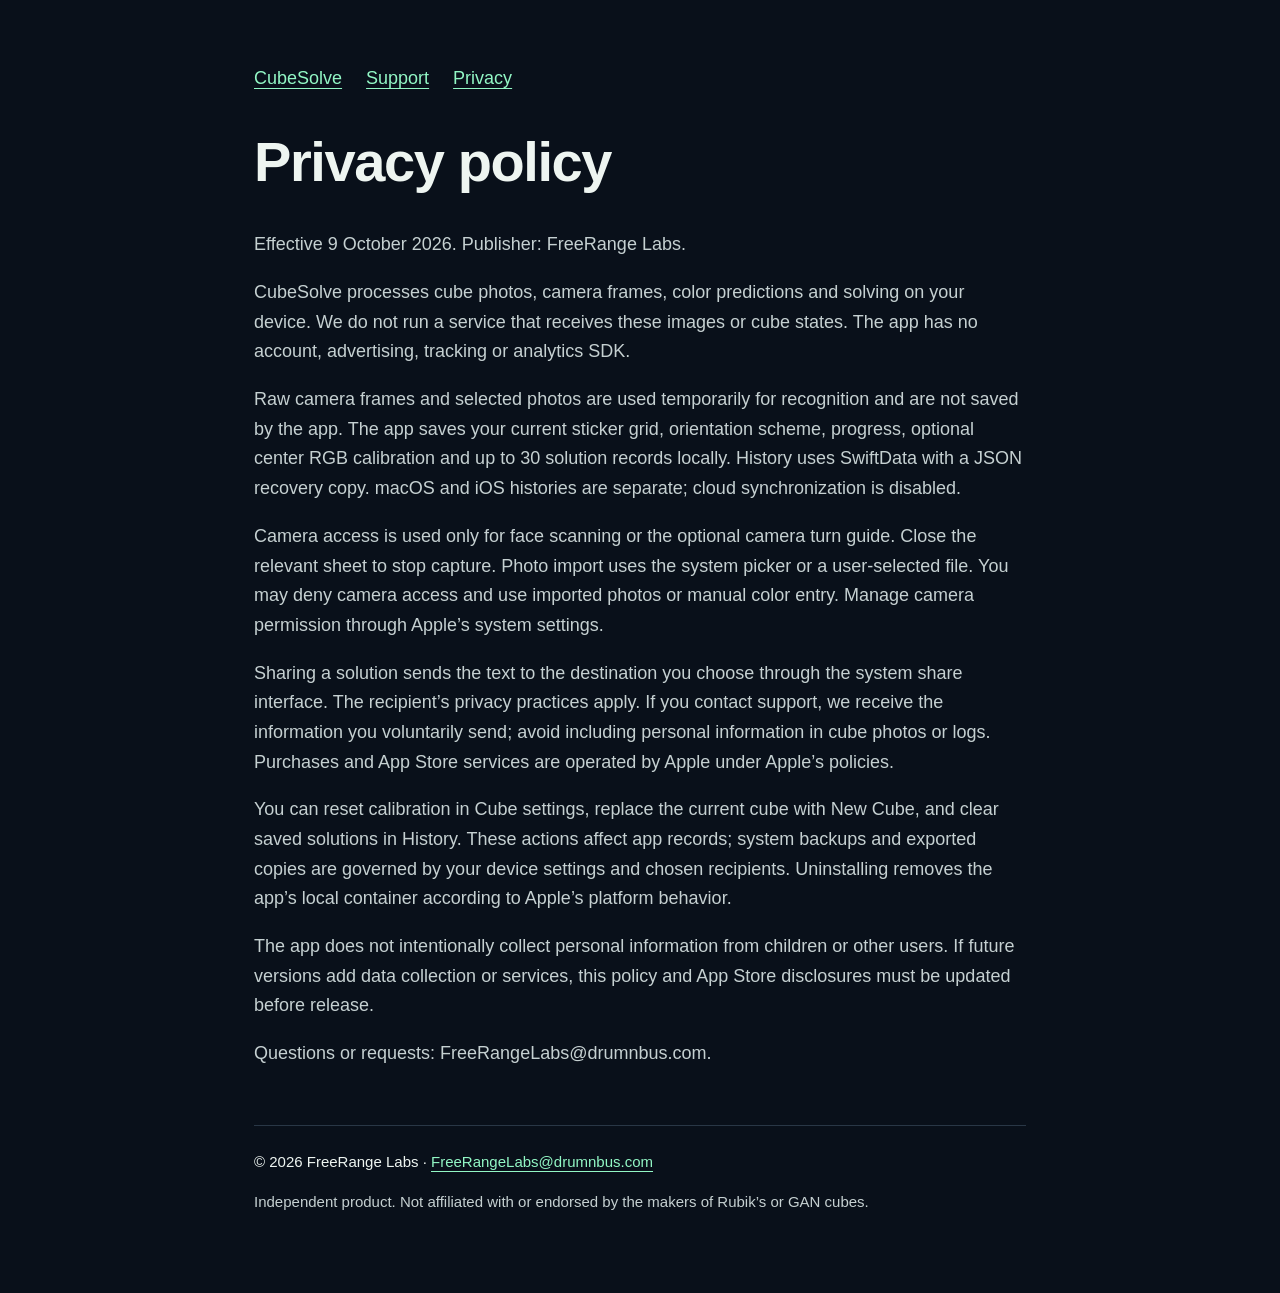
==== privacy.html @ 3f97f559 "Publish CubeSolve support and privacy webpages" ====
<!doctype html><html lang="en"><head><meta charset="utf-8"><meta name="viewport" content="width=device-width,initial-scale=1"><title>Privacy policy · FreeRange Labs</title><link rel="stylesheet" href="style.css"><meta name="description" content="CubeSolve by FreeRange Labs: on-device 3×3 cube guidance, support and privacy."></head><body><main><nav aria-label="Main"><a href="index.html">CubeSolve</a><a href="support.html">Support</a><a href="privacy.html">Privacy</a></nav><h1>Privacy policy</h1><p>Effective 9 October 2026. Publisher: FreeRange Labs.</p><p>CubeSolve processes cube photos, camera frames, color predictions and solving on your device. We do not run a service that receives these images or cube states. The app has no account, advertising, tracking or analytics SDK.</p><p>Raw camera frames and selected photos are used temporarily for recognition and are not saved by the app. The app saves your current sticker grid, orientation scheme, progress, optional center RGB calibration and up to 30 solution records locally. History uses SwiftData with a JSON recovery copy. macOS and iOS histories are separate; cloud synchronization is disabled.</p><p>Camera access is used only for face scanning or the optional camera turn guide. Close the relevant sheet to stop capture. Photo import uses the system picker or a user-selected file. You may deny camera access and use imported photos or manual color entry. Manage camera permission through Apple’s system settings.</p><p>Sharing a solution sends the text to the destination you choose through the system share interface. The recipient’s privacy practices apply. If you contact support, we receive the information you voluntarily send; avoid including personal information in cube photos or logs. Purchases and App Store services are operated by Apple under Apple’s policies.</p><p>You can reset calibration in Cube settings, replace the current cube with New Cube, and clear saved solutions in History. These actions affect app records; system backups and exported copies are governed by your device settings and chosen recipients. Uninstalling removes the app’s local container according to Apple’s platform behavior.</p><p>The app does not intentionally collect personal information from children or other users. If future versions add data collection or services, this policy and App Store disclosures must be updated before release.</p><p>Questions or requests: FreeRangeLabs@drumnbus.com.</p><footer>© 2026 FreeRange Labs · <a href="mailto:FreeRangeLabs@drumnbus.com">FreeRangeLabs@drumnbus.com</a><p>Independent product. Not affiliated with or endorsed by the makers of Rubik’s or GAN cubes.</p></footer></main></body></html>
---- style.css ----
*{box-sizing:border-box}body{margin:0;background:#09101a;color:#eef5f1;font:18px/1.65 -apple-system,BlinkMacSystemFont,"Segoe UI",sans-serif}main{max-width:820px;margin:0 auto;padding:64px 24px}nav{display:flex;gap:24px;flex-wrap:wrap}a{color:#92f7c5;text-underline-offset:4px}h1{font-size:clamp(36px,6vw,56px);line-height:1.1;letter-spacing:-.025em}h2{font-size:25px;margin-top:44px}p,li{color:#c5d0d1}footer{border-top:1px solid #293746;margin-top:56px;padding-top:24px;font-size:15px}a:focus-visible{outline:3px solid #92f7c5;outline-offset:6px}.eyebrow{font-size:16px;color:#92f7c5}
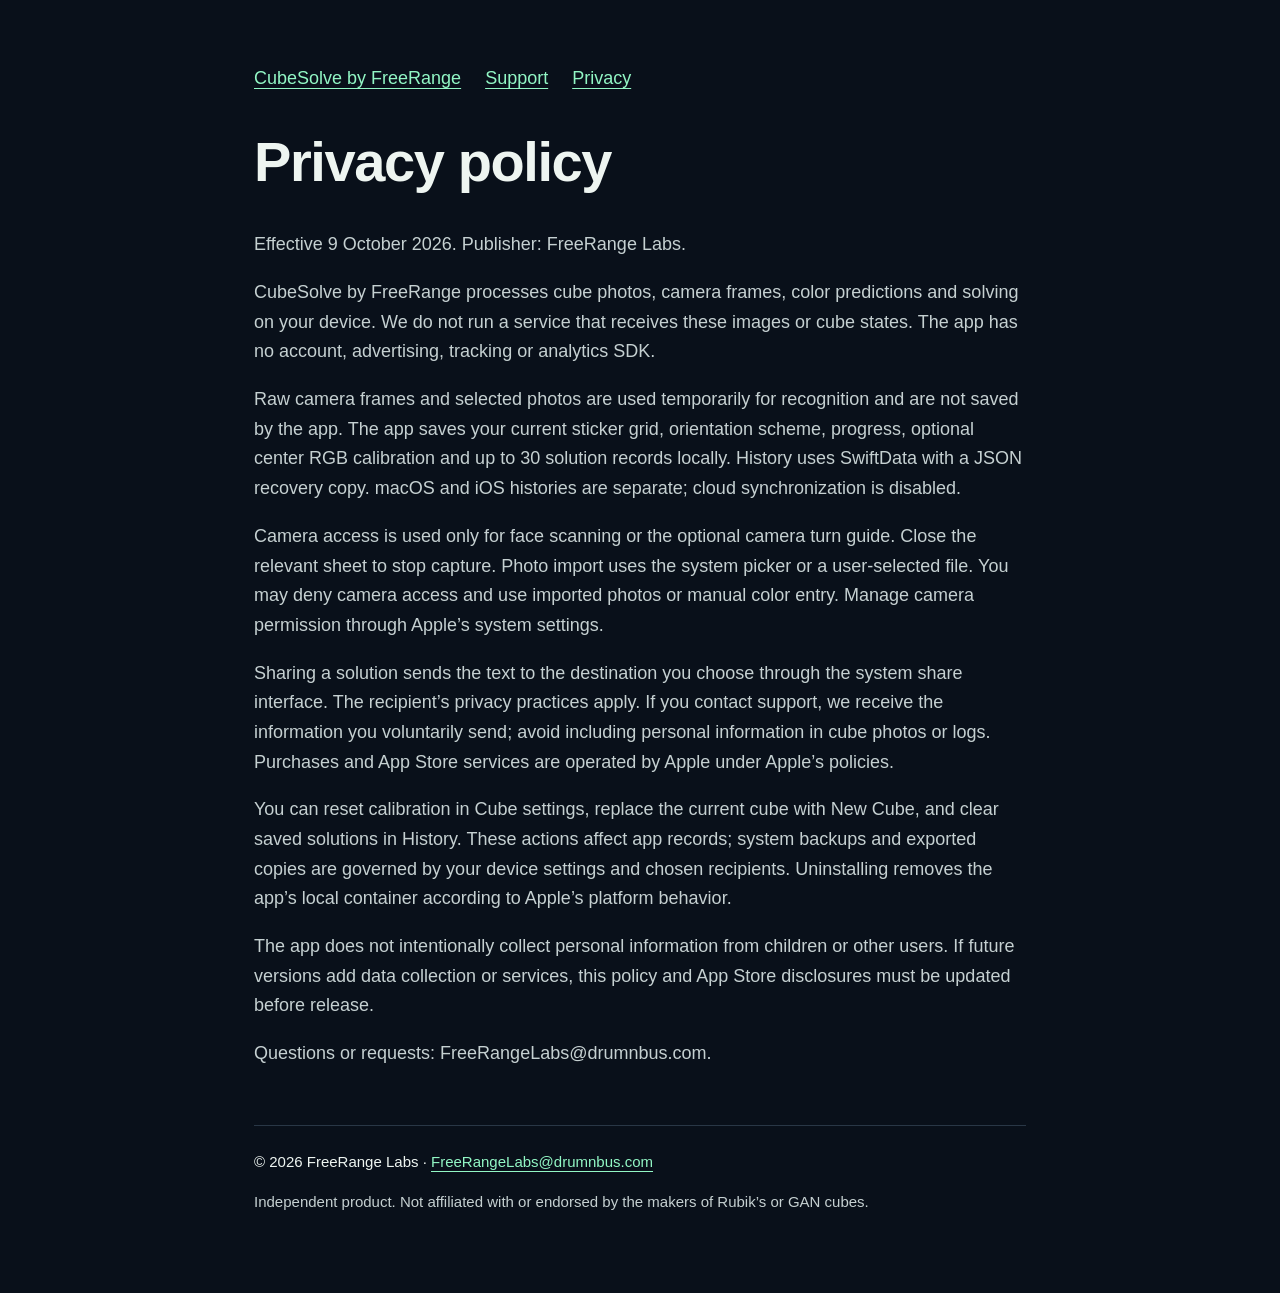
==== commit dcd15641: "Use CubeSolve by FreeRange consistently across public pages" ====
--- a/privacy.html
+++ b/privacy.html
@@ -1 +1 @@
-<!doctype html><html lang="en"><head><meta charset="utf-8"><meta name="viewport" content="width=device-width,initial-scale=1"><title>Privacy policy · FreeRange Labs</title><link rel="stylesheet" href="style.css"><meta name="description" content="CubeSolve by FreeRange Labs: on-device 3×3 cube guidance, support and privacy."></head><body><main><nav aria-label="Main"><a href="index.html">CubeSolve</a><a href="support.html">Support</a><a href="privacy.html">Privacy</a></nav><h1>Privacy policy</h1><p>Effective 9 October 2026. Publisher: FreeRange Labs.</p><p>CubeSolve processes cube photos, camera frames, color predictions and solving on your device. We do not run a service that receives these images or cube states. The app has no account, advertising, tracking or analytics SDK.</p><p>Raw camera frames and selected photos are used temporarily for recognition and are not saved by the app. The app saves your current sticker grid, orientation scheme, progress, optional center RGB calibration and up to 30 solution records locally. History uses SwiftData with a JSON recovery copy. macOS and iOS histories are separate; cloud synchronization is disabled.</p><p>Camera access is used only for face scanning or the optional camera turn guide. Close the relevant sheet to stop capture. Photo import uses the system picker or a user-selected file. You may deny camera access and use imported photos or manual color entry. Manage camera permission through Apple’s system settings.</p><p>Sharing a solution sends the text to the destination you choose through the system share interface. The recipient’s privacy practices apply. If you contact support, we receive the information you voluntarily send; avoid including personal information in cube photos or logs. Purchases and App Store services are operated by Apple under Apple’s policies.</p><p>You can reset calibration in Cube settings, replace the current cube with New Cube, and clear saved solutions in History. These actions affect app records; system backups and exported copies are governed by your device settings and chosen recipients. Uninstalling removes the app’s local container according to Apple’s platform behavior.</p><p>The app does not intentionally collect personal information from children or other users. If future versions add data collection or services, this policy and App Store disclosures must be updated before release.</p><p>Questions or requests: FreeRangeLabs@drumnbus.com.</p><footer>© 2026 FreeRange Labs · <a href="mailto:FreeRangeLabs@drumnbus.com">FreeRangeLabs@drumnbus.com</a><p>Independent product. Not affiliated with or endorsed by the makers of Rubik’s or GAN cubes.</p></footer></main></body></html>+<!doctype html><html lang="en"><head><meta charset="utf-8"><meta name="viewport" content="width=device-width,initial-scale=1"><title>Privacy policy · CubeSolve by FreeRange</title><link rel="stylesheet" href="style.css"><meta name="description" content="CubeSolve by FreeRange: on-device 3×3 cube guidance, support and privacy."></head><body><main><nav aria-label="Main"><a href="index.html">CubeSolve by FreeRange</a><a href="support.html">Support</a><a href="privacy.html">Privacy</a></nav><h1>Privacy policy</h1><p>Effective 9 October 2026. Publisher: FreeRange Labs.</p><p>CubeSolve by FreeRange processes cube photos, camera frames, color predictions and solving on your device. We do not run a service that receives these images or cube states. The app has no account, advertising, tracking or analytics SDK.</p><p>Raw camera frames and selected photos are used temporarily for recognition and are not saved by the app. The app saves your current sticker grid, orientation scheme, progress, optional center RGB calibration and up to 30 solution records locally. History uses SwiftData with a JSON recovery copy. macOS and iOS histories are separate; cloud synchronization is disabled.</p><p>Camera access is used only for face scanning or the optional camera turn guide. Close the relevant sheet to stop capture. Photo import uses the system picker or a user-selected file. You may deny camera access and use imported photos or manual color entry. Manage camera permission through Apple’s system settings.</p><p>Sharing a solution sends the text to the destination you choose through the system share interface. The recipient’s privacy practices apply. If you contact support, we receive the information you voluntarily send; avoid including personal information in cube photos or logs. Purchases and App Store services are operated by Apple under Apple’s policies.</p><p>You can reset calibration in Cube settings, replace the current cube with New Cube, and clear saved solutions in History. These actions affect app records; system backups and exported copies are governed by your device settings and chosen recipients. Uninstalling removes the app’s local container according to Apple’s platform behavior.</p><p>The app does not intentionally collect personal information from children or other users. If future versions add data collection or services, this policy and App Store disclosures must be updated before release.</p><p>Questions or requests: FreeRangeLabs@drumnbus.com.</p><footer>© 2026 FreeRange Labs · <a href="mailto:FreeRangeLabs@drumnbus.com">FreeRangeLabs@drumnbus.com</a><p>Independent product. Not affiliated with or endorsed by the makers of Rubik’s or GAN cubes.</p></footer></main></body></html>
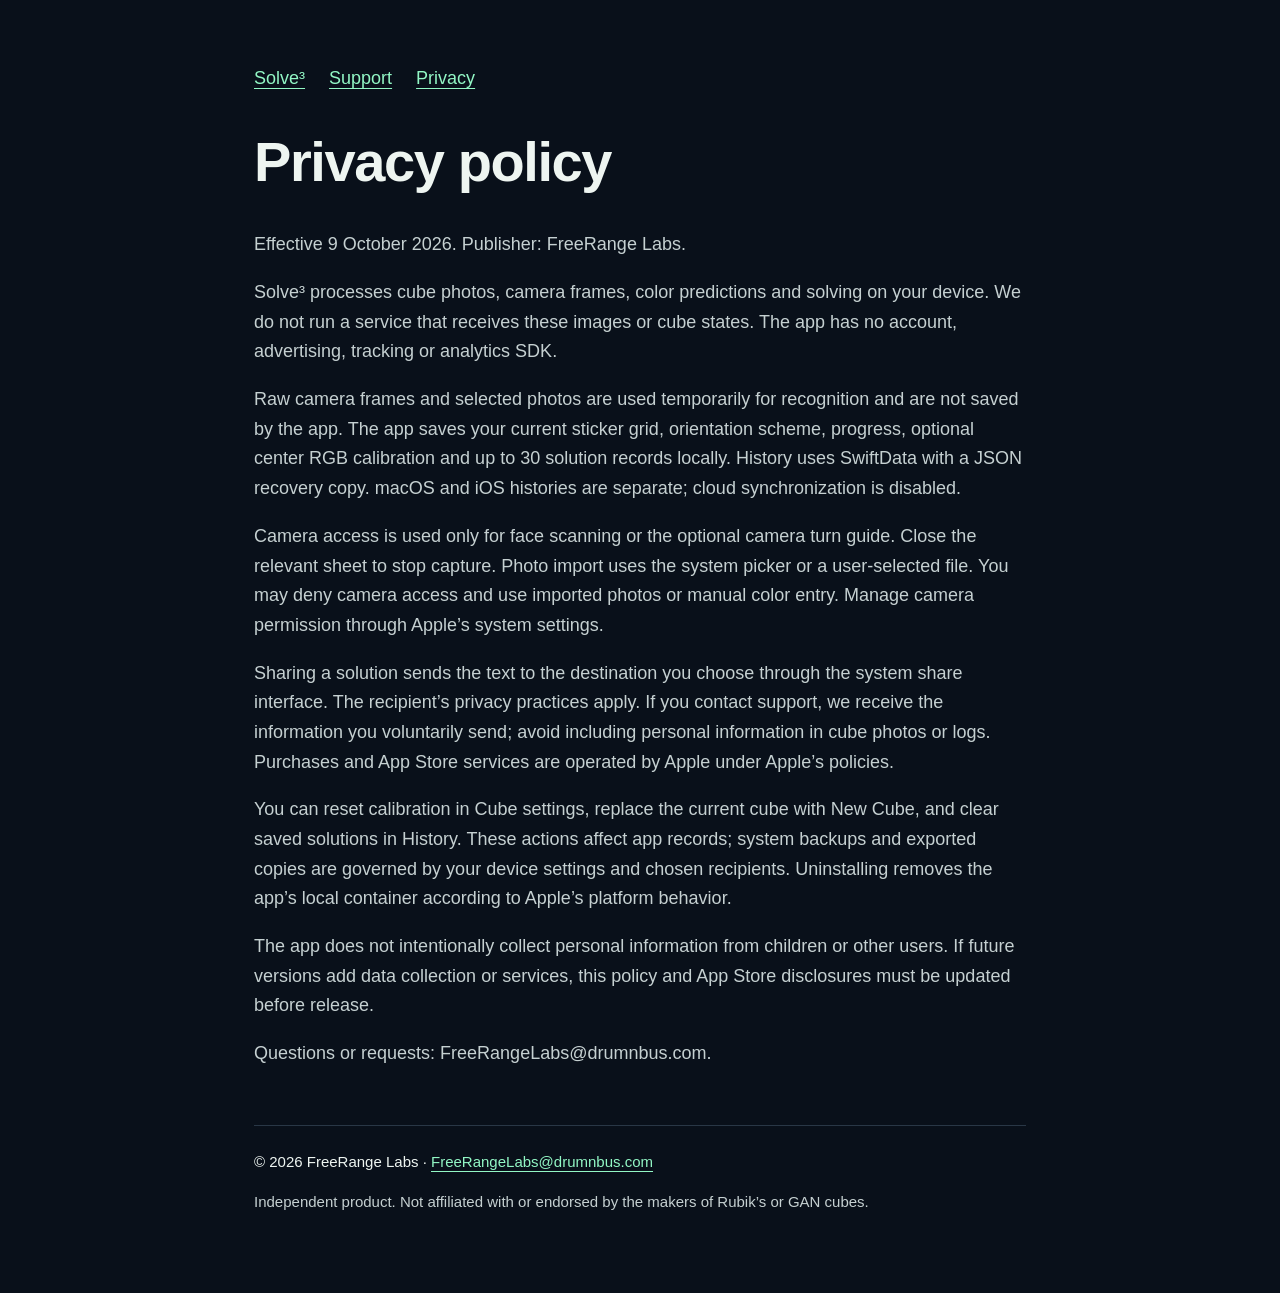
==== commit 03fe0bd5: "Rename public app branding to Solve³" ====
--- a/privacy.html
+++ b/privacy.html
@@ -1 +1 @@
-<!doctype html><html lang="en"><head><meta charset="utf-8"><meta name="viewport" content="width=device-width,initial-scale=1"><title>Privacy policy · CubeSolve by FreeRange</title><link rel="stylesheet" href="style.css"><meta name="description" content="CubeSolve by FreeRange: on-device 3×3 cube guidance, support and privacy."></head><body><main><nav aria-label="Main"><a href="index.html">CubeSolve by FreeRange</a><a href="support.html">Support</a><a href="privacy.html">Privacy</a></nav><h1>Privacy policy</h1><p>Effective 9 October 2026. Publisher: FreeRange Labs.</p><p>CubeSolve by FreeRange processes cube photos, camera frames, color predictions and solving on your device. We do not run a service that receives these images or cube states. The app has no account, advertising, tracking or analytics SDK.</p><p>Raw camera frames and selected photos are used temporarily for recognition and are not saved by the app. The app saves your current sticker grid, orientation scheme, progress, optional center RGB calibration and up to 30 solution records locally. History uses SwiftData with a JSON recovery copy. macOS and iOS histories are separate; cloud synchronization is disabled.</p><p>Camera access is used only for face scanning or the optional camera turn guide. Close the relevant sheet to stop capture. Photo import uses the system picker or a user-selected file. You may deny camera access and use imported photos or manual color entry. Manage camera permission through Apple’s system settings.</p><p>Sharing a solution sends the text to the destination you choose through the system share interface. The recipient’s privacy practices apply. If you contact support, we receive the information you voluntarily send; avoid including personal information in cube photos or logs. Purchases and App Store services are operated by Apple under Apple’s policies.</p><p>You can reset calibration in Cube settings, replace the current cube with New Cube, and clear saved solutions in History. These actions affect app records; system backups and exported copies are governed by your device settings and chosen recipients. Uninstalling removes the app’s local container according to Apple’s platform behavior.</p><p>The app does not intentionally collect personal information from children or other users. If future versions add data collection or services, this policy and App Store disclosures must be updated before release.</p><p>Questions or requests: FreeRangeLabs@drumnbus.com.</p><footer>© 2026 FreeRange Labs · <a href="mailto:FreeRangeLabs@drumnbus.com">FreeRangeLabs@drumnbus.com</a><p>Independent product. Not affiliated with or endorsed by the makers of Rubik’s or GAN cubes.</p></footer></main></body></html>+<!doctype html><html lang="en"><head><meta charset="utf-8"><meta name="viewport" content="width=device-width,initial-scale=1"><title>Privacy policy · Solve³</title><link rel="stylesheet" href="style.css"><meta name="description" content="Solve³: on-device 3×3 cube guidance, support and privacy."></head><body><main><nav aria-label="Main"><a href="index.html">Solve³</a><a href="support.html">Support</a><a href="privacy.html">Privacy</a></nav><h1>Privacy policy</h1><p>Effective 9 October 2026. Publisher: FreeRange Labs.</p><p>Solve³ processes cube photos, camera frames, color predictions and solving on your device. We do not run a service that receives these images or cube states. The app has no account, advertising, tracking or analytics SDK.</p><p>Raw camera frames and selected photos are used temporarily for recognition and are not saved by the app. The app saves your current sticker grid, orientation scheme, progress, optional center RGB calibration and up to 30 solution records locally. History uses SwiftData with a JSON recovery copy. macOS and iOS histories are separate; cloud synchronization is disabled.</p><p>Camera access is used only for face scanning or the optional camera turn guide. Close the relevant sheet to stop capture. Photo import uses the system picker or a user-selected file. You may deny camera access and use imported photos or manual color entry. Manage camera permission through Apple’s system settings.</p><p>Sharing a solution sends the text to the destination you choose through the system share interface. The recipient’s privacy practices apply. If you contact support, we receive the information you voluntarily send; avoid including personal information in cube photos or logs. Purchases and App Store services are operated by Apple under Apple’s policies.</p><p>You can reset calibration in Cube settings, replace the current cube with New Cube, and clear saved solutions in History. These actions affect app records; system backups and exported copies are governed by your device settings and chosen recipients. Uninstalling removes the app’s local container according to Apple’s platform behavior.</p><p>The app does not intentionally collect personal information from children or other users. If future versions add data collection or services, this policy and App Store disclosures must be updated before release.</p><p>Questions or requests: FreeRangeLabs@drumnbus.com.</p><footer>© 2026 FreeRange Labs · <a href="mailto:FreeRangeLabs@drumnbus.com">FreeRangeLabs@drumnbus.com</a><p>Independent product. Not affiliated with or endorsed by the makers of Rubik’s or GAN cubes.</p></footer></main></body></html>
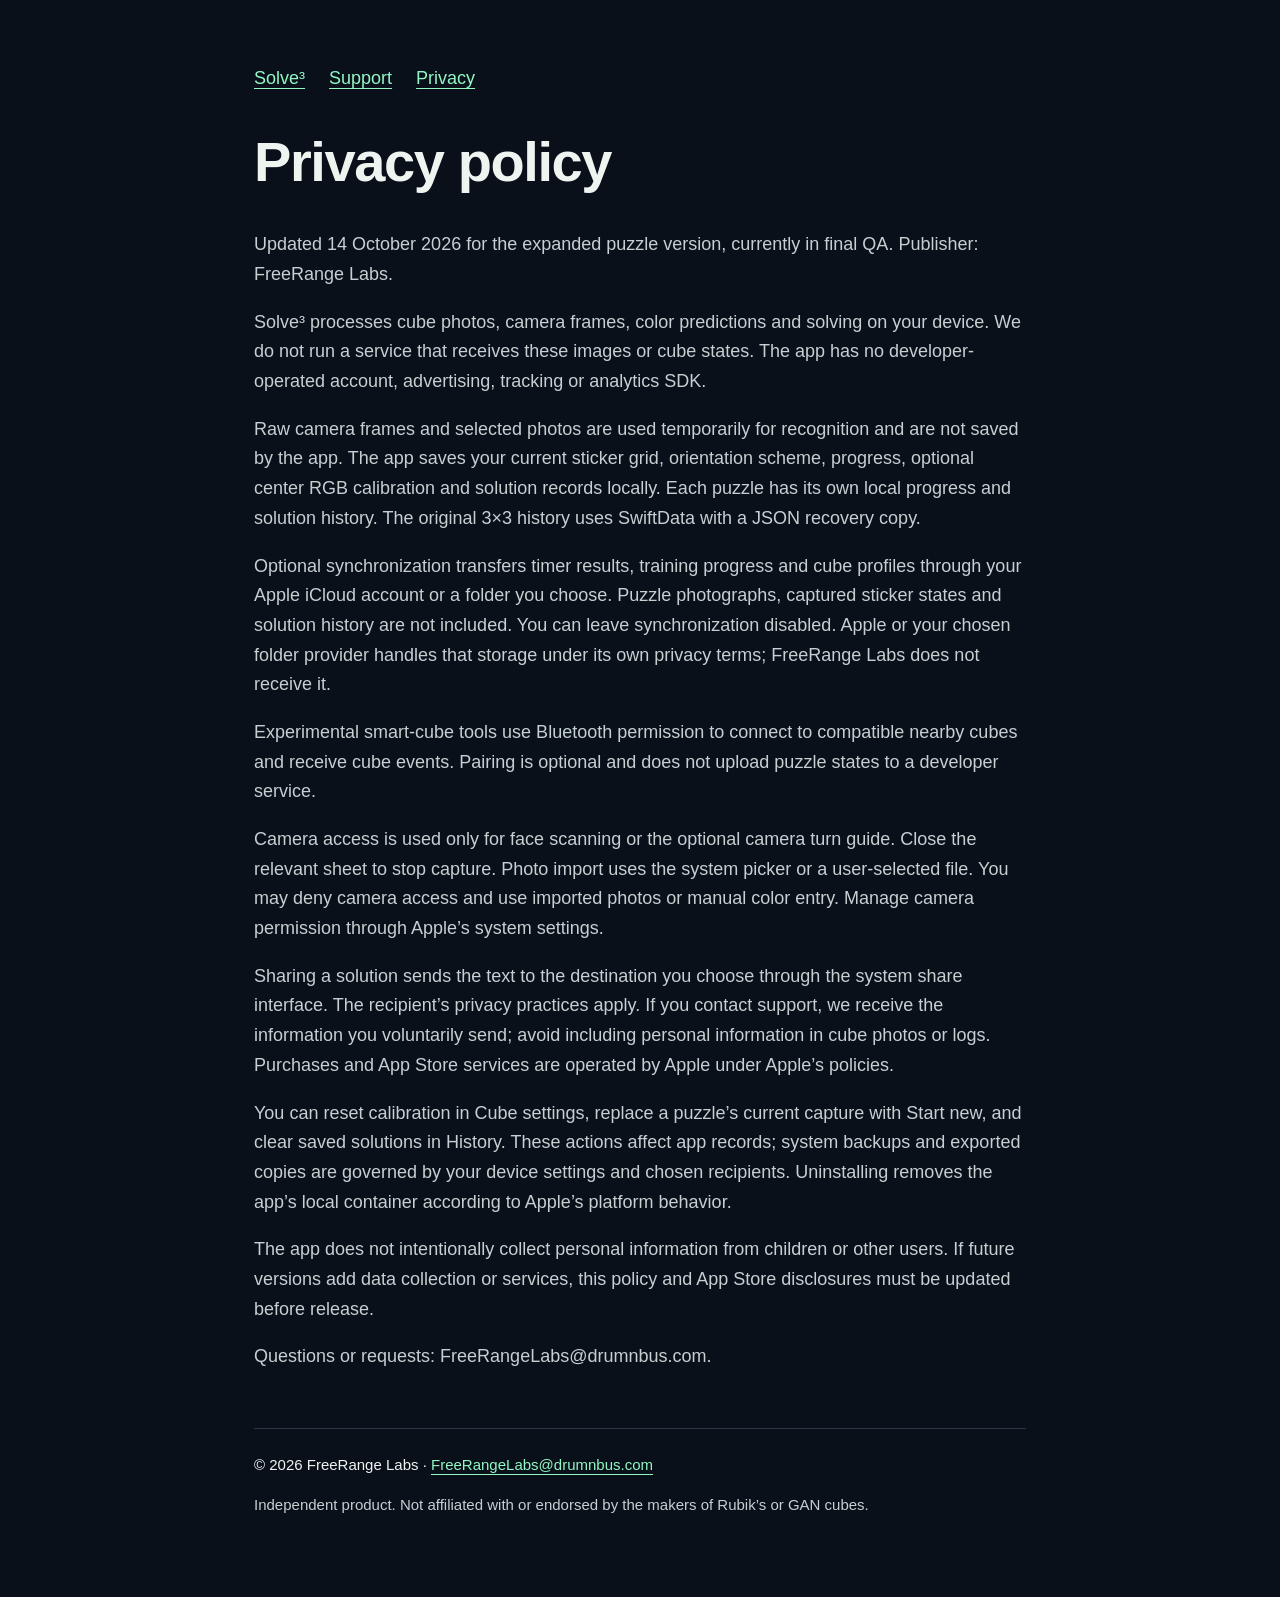
==== commit 3be0a047: "Describe expanded puzzle workflow, practice tools and optional sync" ====
--- a/privacy.html
+++ b/privacy.html
@@ -1 +1 @@
-<!doctype html><html lang="en"><head><meta charset="utf-8"><meta name="viewport" content="width=device-width,initial-scale=1"><title>Privacy policy · Solve³</title><link rel="stylesheet" href="style.css"><meta name="description" content="Solve³: on-device 3×3 cube guidance, support and privacy."></head><body><main><nav aria-label="Main"><a href="index.html">Solve³</a><a href="support.html">Support</a><a href="privacy.html">Privacy</a></nav><h1>Privacy policy</h1><p>Effective 9 October 2026. Publisher: FreeRange Labs.</p><p>Solve³ processes cube photos, camera frames, color predictions and solving on your device. We do not run a service that receives these images or cube states. The app has no account, advertising, tracking or analytics SDK.</p><p>Raw camera frames and selected photos are used temporarily for recognition and are not saved by the app. The app saves your current sticker grid, orientation scheme, progress, optional center RGB calibration and up to 30 solution records locally. History uses SwiftData with a JSON recovery copy. macOS and iOS histories are separate; cloud synchronization is disabled.</p><p>Camera access is used only for face scanning or the optional camera turn guide. Close the relevant sheet to stop capture. Photo import uses the system picker or a user-selected file. You may deny camera access and use imported photos or manual color entry. Manage camera permission through Apple’s system settings.</p><p>Sharing a solution sends the text to the destination you choose through the system share interface. The recipient’s privacy practices apply. If you contact support, we receive the information you voluntarily send; avoid including personal information in cube photos or logs. Purchases and App Store services are operated by Apple under Apple’s policies.</p><p>You can reset calibration in Cube settings, replace the current cube with New Cube, and clear saved solutions in History. These actions affect app records; system backups and exported copies are governed by your device settings and chosen recipients. Uninstalling removes the app’s local container according to Apple’s platform behavior.</p><p>The app does not intentionally collect personal information from children or other users. If future versions add data collection or services, this policy and App Store disclosures must be updated before release.</p><p>Questions or requests: FreeRangeLabs@drumnbus.com.</p><footer>© 2026 FreeRange Labs · <a href="mailto:FreeRangeLabs@drumnbus.com">FreeRangeLabs@drumnbus.com</a><p>Independent product. Not affiliated with or endorsed by the makers of Rubik’s or GAN cubes.</p></footer></main></body></html>+<!doctype html><html lang="en"><head><meta charset="utf-8"><meta name="viewport" content="width=device-width,initial-scale=1"><title>Privacy policy · Solve³</title><link rel="stylesheet" href="style.css"><meta name="description" content="Solve³: on-device cube and puzzle guidance, support and privacy."><link rel="icon" href="assets/app-icon.png"><link rel="apple-touch-icon" href="assets/app-icon.png"></head><body><main><nav aria-label="Main"><a href="index.html">Solve³</a><a href="support.html">Support</a><a href="privacy.html">Privacy</a></nav><h1>Privacy policy</h1><p>Updated 14 October 2026 for the expanded puzzle version, currently in final QA. Publisher: FreeRange Labs.</p><p>Solve³ processes cube photos, camera frames, color predictions and solving on your device. We do not run a service that receives these images or cube states. The app has no developer-operated account, advertising, tracking or analytics SDK.</p><p>Raw camera frames and selected photos are used temporarily for recognition and are not saved by the app. The app saves your current sticker grid, orientation scheme, progress, optional center RGB calibration and solution records locally. Each puzzle has its own local progress and solution history. The original 3×3 history uses SwiftData with a JSON recovery copy.</p><p>Optional synchronization transfers timer results, training progress and cube profiles through your Apple iCloud account or a folder you choose. Puzzle photographs, captured sticker states and solution history are not included. You can leave synchronization disabled. Apple or your chosen folder provider handles that storage under its own privacy terms; FreeRange Labs does not receive it.</p><p>Experimental smart-cube tools use Bluetooth permission to connect to compatible nearby cubes and receive cube events. Pairing is optional and does not upload puzzle states to a developer service.</p><p>Camera access is used only for face scanning or the optional camera turn guide. Close the relevant sheet to stop capture. Photo import uses the system picker or a user-selected file. You may deny camera access and use imported photos or manual color entry. Manage camera permission through Apple’s system settings.</p><p>Sharing a solution sends the text to the destination you choose through the system share interface. The recipient’s privacy practices apply. If you contact support, we receive the information you voluntarily send; avoid including personal information in cube photos or logs. Purchases and App Store services are operated by Apple under Apple’s policies.</p><p>You can reset calibration in Cube settings, replace a puzzle’s current capture with Start new, and clear saved solutions in History. These actions affect app records; system backups and exported copies are governed by your device settings and chosen recipients. Uninstalling removes the app’s local container according to Apple’s platform behavior.</p><p>The app does not intentionally collect personal information from children or other users. If future versions add data collection or services, this policy and App Store disclosures must be updated before release.</p><p>Questions or requests: FreeRangeLabs@drumnbus.com.</p><footer>© 2026 FreeRange Labs · <a href="mailto:FreeRangeLabs@drumnbus.com">FreeRangeLabs@drumnbus.com</a><p>Independent product. Not affiliated with or endorsed by the makers of Rubik’s or GAN cubes.</p></footer></main></body></html>
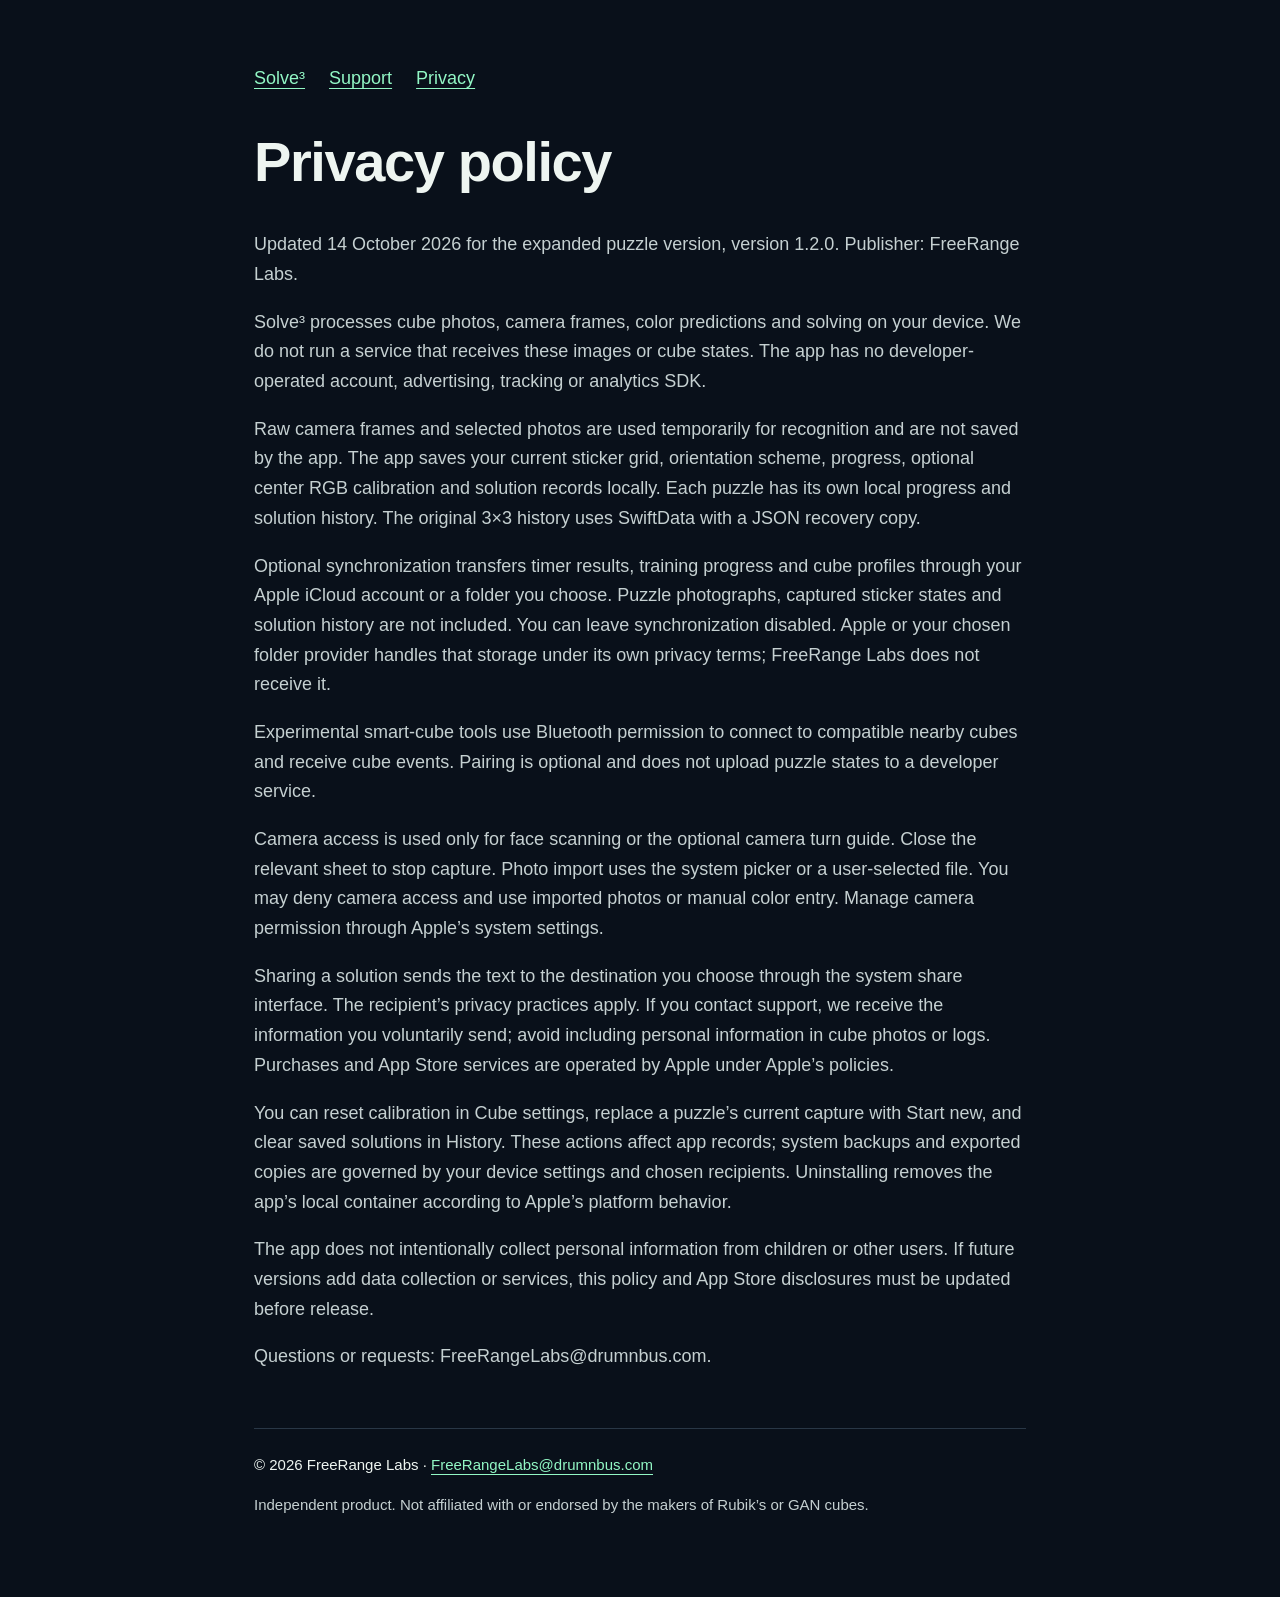
==== commit 24eeeb02: "Show expanded Solve workspace with refreshed app screenshots" ====
--- a/privacy.html
+++ b/privacy.html
@@ -1 +1 @@
-<!doctype html><html lang="en"><head><meta charset="utf-8"><meta name="viewport" content="width=device-width,initial-scale=1"><title>Privacy policy · Solve³</title><link rel="stylesheet" href="style.css"><meta name="description" content="Solve³: on-device cube and puzzle guidance, support and privacy."><link rel="icon" href="assets/app-icon.png"><link rel="apple-touch-icon" href="assets/app-icon.png"></head><body><main><nav aria-label="Main"><a href="index.html">Solve³</a><a href="support.html">Support</a><a href="privacy.html">Privacy</a></nav><h1>Privacy policy</h1><p>Updated 14 October 2026 for the expanded puzzle version, currently in final QA. Publisher: FreeRange Labs.</p><p>Solve³ processes cube photos, camera frames, color predictions and solving on your device. We do not run a service that receives these images or cube states. The app has no developer-operated account, advertising, tracking or analytics SDK.</p><p>Raw camera frames and selected photos are used temporarily for recognition and are not saved by the app. The app saves your current sticker grid, orientation scheme, progress, optional center RGB calibration and solution records locally. Each puzzle has its own local progress and solution history. The original 3×3 history uses SwiftData with a JSON recovery copy.</p><p>Optional synchronization transfers timer results, training progress and cube profiles through your Apple iCloud account or a folder you choose. Puzzle photographs, captured sticker states and solution history are not included. You can leave synchronization disabled. Apple or your chosen folder provider handles that storage under its own privacy terms; FreeRange Labs does not receive it.</p><p>Experimental smart-cube tools use Bluetooth permission to connect to compatible nearby cubes and receive cube events. Pairing is optional and does not upload puzzle states to a developer service.</p><p>Camera access is used only for face scanning or the optional camera turn guide. Close the relevant sheet to stop capture. Photo import uses the system picker or a user-selected file. You may deny camera access and use imported photos or manual color entry. Manage camera permission through Apple’s system settings.</p><p>Sharing a solution sends the text to the destination you choose through the system share interface. The recipient’s privacy practices apply. If you contact support, we receive the information you voluntarily send; avoid including personal information in cube photos or logs. Purchases and App Store services are operated by Apple under Apple’s policies.</p><p>You can reset calibration in Cube settings, replace a puzzle’s current capture with Start new, and clear saved solutions in History. These actions affect app records; system backups and exported copies are governed by your device settings and chosen recipients. Uninstalling removes the app’s local container according to Apple’s platform behavior.</p><p>The app does not intentionally collect personal information from children or other users. If future versions add data collection or services, this policy and App Store disclosures must be updated before release.</p><p>Questions or requests: FreeRangeLabs@drumnbus.com.</p><footer>© 2026 FreeRange Labs · <a href="mailto:FreeRangeLabs@drumnbus.com">FreeRangeLabs@drumnbus.com</a><p>Independent product. Not affiliated with or endorsed by the makers of Rubik’s or GAN cubes.</p></footer></main></body></html>+<!doctype html><html lang="en"><head><meta charset="utf-8"><meta name="viewport" content="width=device-width,initial-scale=1"><title>Privacy policy · Solve³</title><link rel="stylesheet" href="style.css"><meta name="description" content="Solve³: on-device cube and puzzle guidance, support and privacy."><link rel="icon" href="assets/app-icon.png"><link rel="apple-touch-icon" href="assets/app-icon.png"></head><body><main><nav aria-label="Main"><a href="index.html">Solve³</a><a href="support.html">Support</a><a href="privacy.html">Privacy</a></nav><h1>Privacy policy</h1><p>Updated 14 October 2026 for the expanded puzzle version, version 1.2.0. Publisher: FreeRange Labs.</p><p>Solve³ processes cube photos, camera frames, color predictions and solving on your device. We do not run a service that receives these images or cube states. The app has no developer-operated account, advertising, tracking or analytics SDK.</p><p>Raw camera frames and selected photos are used temporarily for recognition and are not saved by the app. The app saves your current sticker grid, orientation scheme, progress, optional center RGB calibration and solution records locally. Each puzzle has its own local progress and solution history. The original 3×3 history uses SwiftData with a JSON recovery copy.</p><p>Optional synchronization transfers timer results, training progress and cube profiles through your Apple iCloud account or a folder you choose. Puzzle photographs, captured sticker states and solution history are not included. You can leave synchronization disabled. Apple or your chosen folder provider handles that storage under its own privacy terms; FreeRange Labs does not receive it.</p><p>Experimental smart-cube tools use Bluetooth permission to connect to compatible nearby cubes and receive cube events. Pairing is optional and does not upload puzzle states to a developer service.</p><p>Camera access is used only for face scanning or the optional camera turn guide. Close the relevant sheet to stop capture. Photo import uses the system picker or a user-selected file. You may deny camera access and use imported photos or manual color entry. Manage camera permission through Apple’s system settings.</p><p>Sharing a solution sends the text to the destination you choose through the system share interface. The recipient’s privacy practices apply. If you contact support, we receive the information you voluntarily send; avoid including personal information in cube photos or logs. Purchases and App Store services are operated by Apple under Apple’s policies.</p><p>You can reset calibration in Cube settings, replace a puzzle’s current capture with Start new, and clear saved solutions in History. These actions affect app records; system backups and exported copies are governed by your device settings and chosen recipients. Uninstalling removes the app’s local container according to Apple’s platform behavior.</p><p>The app does not intentionally collect personal information from children or other users. If future versions add data collection or services, this policy and App Store disclosures must be updated before release.</p><p>Questions or requests: FreeRangeLabs@drumnbus.com.</p><footer>© 2026 FreeRange Labs · <a href="mailto:FreeRangeLabs@drumnbus.com">FreeRangeLabs@drumnbus.com</a><p>Independent product. Not affiliated with or endorsed by the makers of Rubik’s or GAN cubes.</p></footer></main></body></html>
